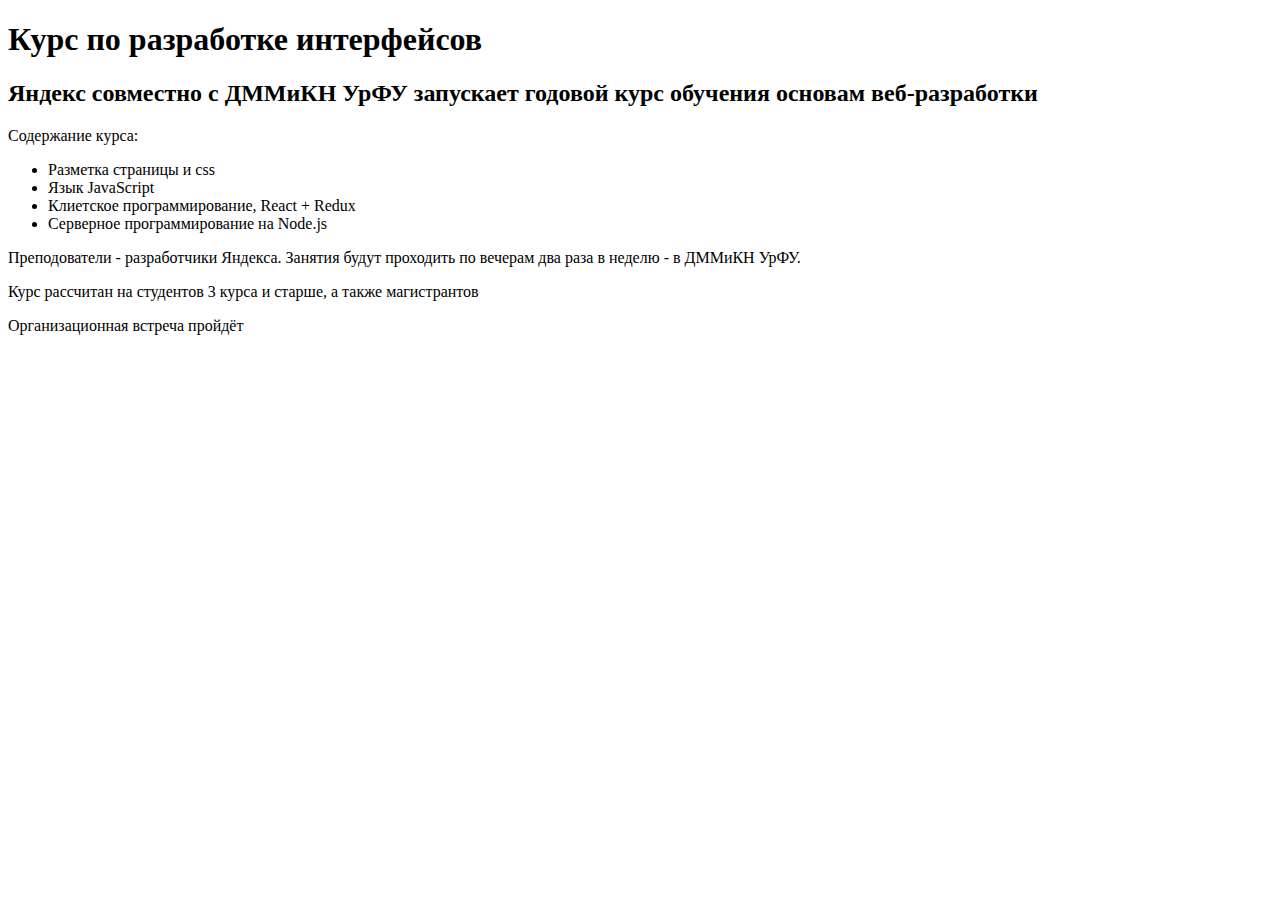
==== index.html @ 7bd478fe "init" ====
<!doctype html>

<html lang="ru">
<head>
  <meta charset="utf-8">
  <title>Курс по разработке интерфейсов</title>
  <meta name="description" content="Афиша для курса по разработке интерфейсов от Яндекса">
  <meta name="author" content="SitePoint">
  <link rel="stylesheet" href="static/css/index.css">
</head>

<body>
    <h1>Курс по разработке интерфейсов</h1>

    <h2>Яндекс совместно с ДММиКН УрФУ запускает годовой курс обучения основам веб-разработки</h2>
    
    <p>Содержание курса:</p>
    <ul>
        <li>Разметка страницы и css</li>
        <li>Язык JavaScript</li>
        <li>Клиетское программирование, React + Redux</li>
        <li>Серверное программирование на Node.js</li>
    </ul>
    
    <p>Преподователи - разработчики Яндекса. Занятия будут проходить по вечерам два раза в неделю - в ДММиКН УрФУ.</p>
    <p>Курс рассчитан на студентов 3 курса и старше, а также магистрантов</p>
    <p>Организационная встреча пройдёт</p>    
</body>
</html>
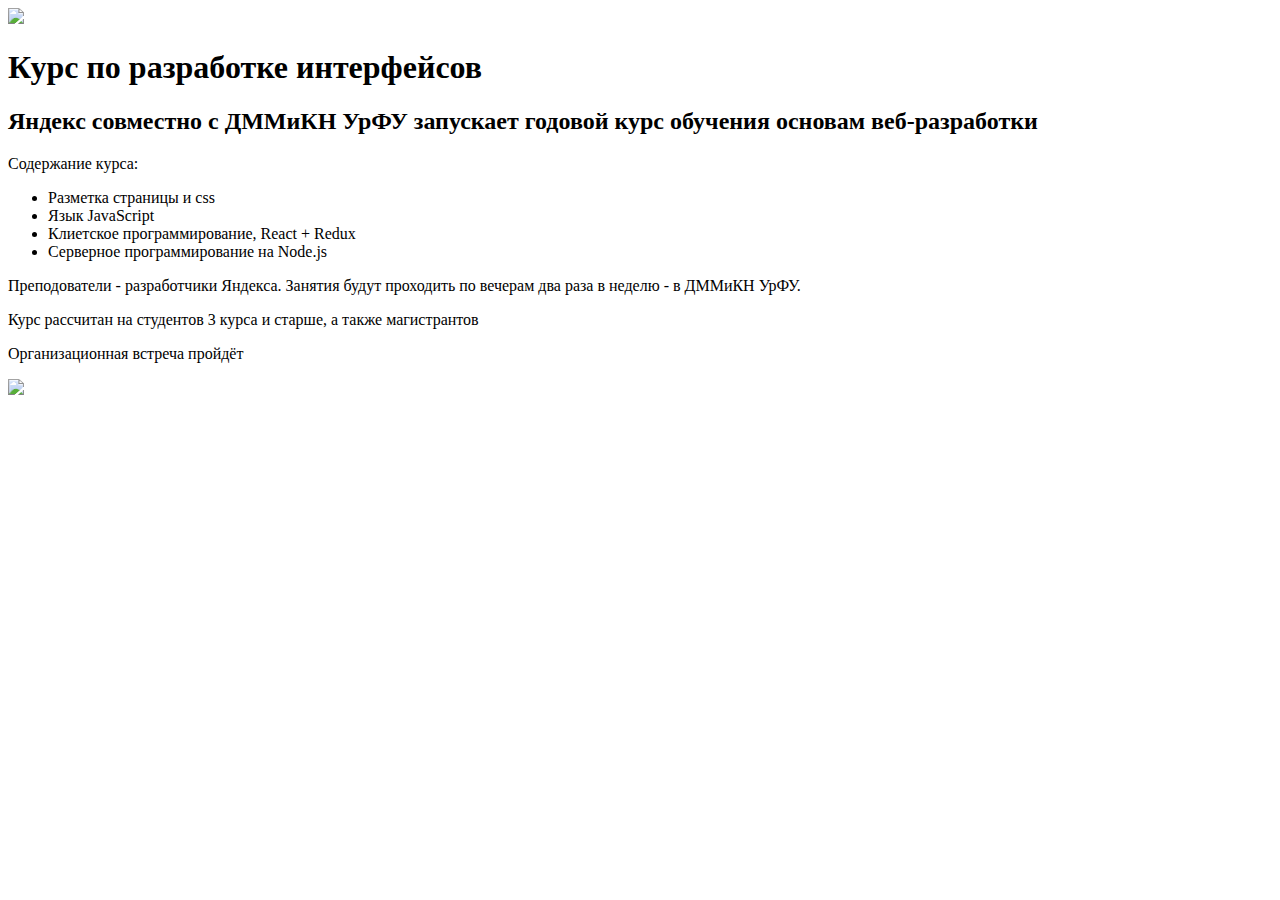
==== commit 1b9d4dd4: "font and basic layout" ====
--- a/index.html
+++ b/index.html
@@ -10,6 +10,9 @@
 </head>
 
 <body>
+
+    <img class="body__yandex-logo" src="/static/img/yandexLogo.svg" /> 
+
     <h1>Курс по разработке интерфейсов</h1>
 
     <h2>Яндекс совместно с ДММиКН УрФУ запускает годовой курс обучения основам веб-разработки</h2>
@@ -26,4 +29,9 @@
     <p>Курс рассчитан на студентов 3 курса и старше, а также магистрантов</p>
     <p>Организационная встреча пройдёт</p>    
 </body>
+<footer>
+  <div>
+    <img class="footer__yandex-background" src="/static/img/yandexFooter.svg">
+  </div>
+</footer>
 </html>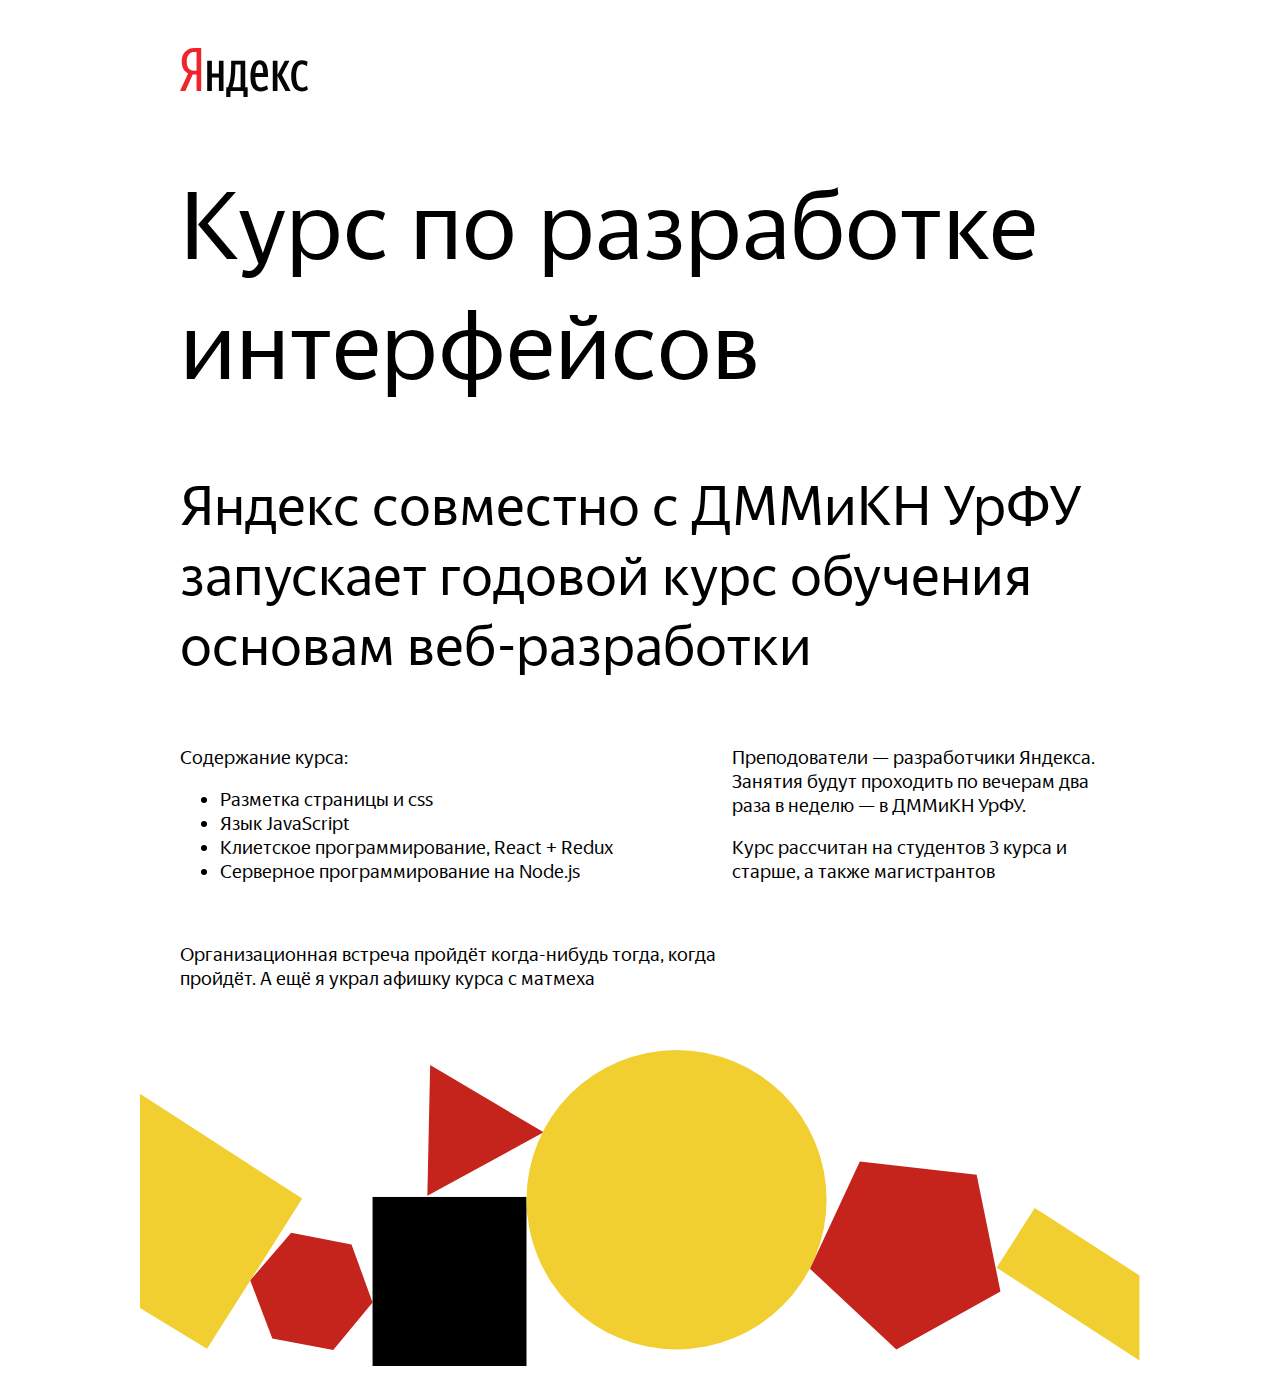
==== commit 0986f104: "Finish" ====
--- a/index.html
+++ b/index.html
@@ -8,30 +8,40 @@
   <meta name="author" content="SitePoint">
   <link rel="stylesheet" href="static/css/index.css">
 </head>
-
 <body>
-
-    <img class="body__yandex-logo" src="/static/img/yandexLogo.svg" /> 
-
-    <h1>Курс по разработке интерфейсов</h1>
-
-    <h2>Яндекс совместно с ДММиКН УрФУ запускает годовой курс обучения основам веб-разработки</h2>
-    
-    <p>Содержание курса:</p>
-    <ul>
-        <li>Разметка страницы и css</li>
-        <li>Язык JavaScript</li>
-        <li>Клиетское программирование, React + Redux</li>
-        <li>Серверное программирование на Node.js</li>
-    </ul>
-    
-    <p>Преподователи - разработчики Яндекса. Занятия будут проходить по вечерам два раза в неделю - в ДММиКН УрФУ.</p>
-    <p>Курс рассчитан на студентов 3 курса и старше, а также магистрантов</p>
-    <p>Организационная встреча пройдёт</p>    
+  <div class="body__container">
+    <div>
+      <img class="body__yandex-logo" src="static/img/yandex_logo.svg" /> 
+    </div>
+    <div class="">
+      <h1>Курс по разработке интерфейсов</h1>
+    </div>
+    <div class="">
+      <h2>Яндекс совместно с ДММиКН УрФУ запускает годовой курс обучения основам веб-разработки</h2>
+    </div>
+    <div class="body__wrapper">
+      <div>
+        <p>Содержание курса:</p>
+        <ul>
+            <li>Разметка страницы и css</li>
+            <li>Язык JavaScript</li>
+            <li>Клиетское программирование, React + Redux</li>
+            <li>Серверное программирование на Node.js</li>
+        </ul>
+      </div>
+      <div>
+        <p>Преподователи — разработчики Яндекса. Занятия будут проходить по вечерам два раза в неделю — в ДММиКН УрФУ.</p>
+        <p>Курс рассчитан на студентов 3 курса и старше, а также магистрантов</p>
+      </div>
+    </div>
+    <div class="body__footer-text">
+      <p>Организационная встреча пройдёт когда-нибудь тогда, когда пройдёт. А ещё я украл афишку курса с матмеха</p>
+    </div>
+  </div>
 </body>
 <footer>
-  <div>
-    <img class="footer__yandex-background" src="/static/img/yandexFooter.svg">
-  </div>
+    <div class="footer__container">
+        <img class="footer__yandex-image" src="static/img/yandex-footer.svg">
+    </div>
 </footer>
 </html>--- a/static/css/index.css
+++ b/static/css/index.css
@@ -0,0 +1,66 @@
+@font-face {
+    font-family: 'Yandex Sans Display';
+    src: url('../fonts/YandexSansDisplay-Regular.ttf') format('truetype');
+    font-weight: normal;
+    font-style: normal;
+}
+body {
+    font-family: 'Yandex Sans Display', sans-serif;
+}
+h1 {
+    font-weight: 100;
+    font-size: 72pt;
+}
+h2 {
+    font-weight: 100;
+    font-size: 42pt;
+}
+p {
+    font-weight: 100;
+    font-size: 14pt;
+}
+ul {
+    font-size: 14pt
+}
+.body__wrapper {
+    display: grid;
+    grid-template-rows: 1fr;
+    grid-template-columns: 6fr 4fr;
+}
+.body__container {
+    padding: 40px;
+    margin-right: auto;
+    margin-left: auto;
+}
+.body__footer-text {
+    max-width: 65%;
+    margin-top: 40px;
+}
+.body__yandex-logo {
+    width: 128px;
+    height: auto;
+}
+.footer__container {
+    margin-right: auto;
+    margin-left: auto;
+}
+.footer__yandex-image {
+    width: 100%;
+    height: auto;
+}
+@media (min-width: 768px) {
+    .body__container {
+        width: 750px;
+    }
+    .footer__container {
+        width: 750px;
+    }
+}
+@media (min-width: 992px) {
+    .body__container {
+        width: 920px;
+    }
+    .footer__container {
+        width: 1000px;
+    }
+}